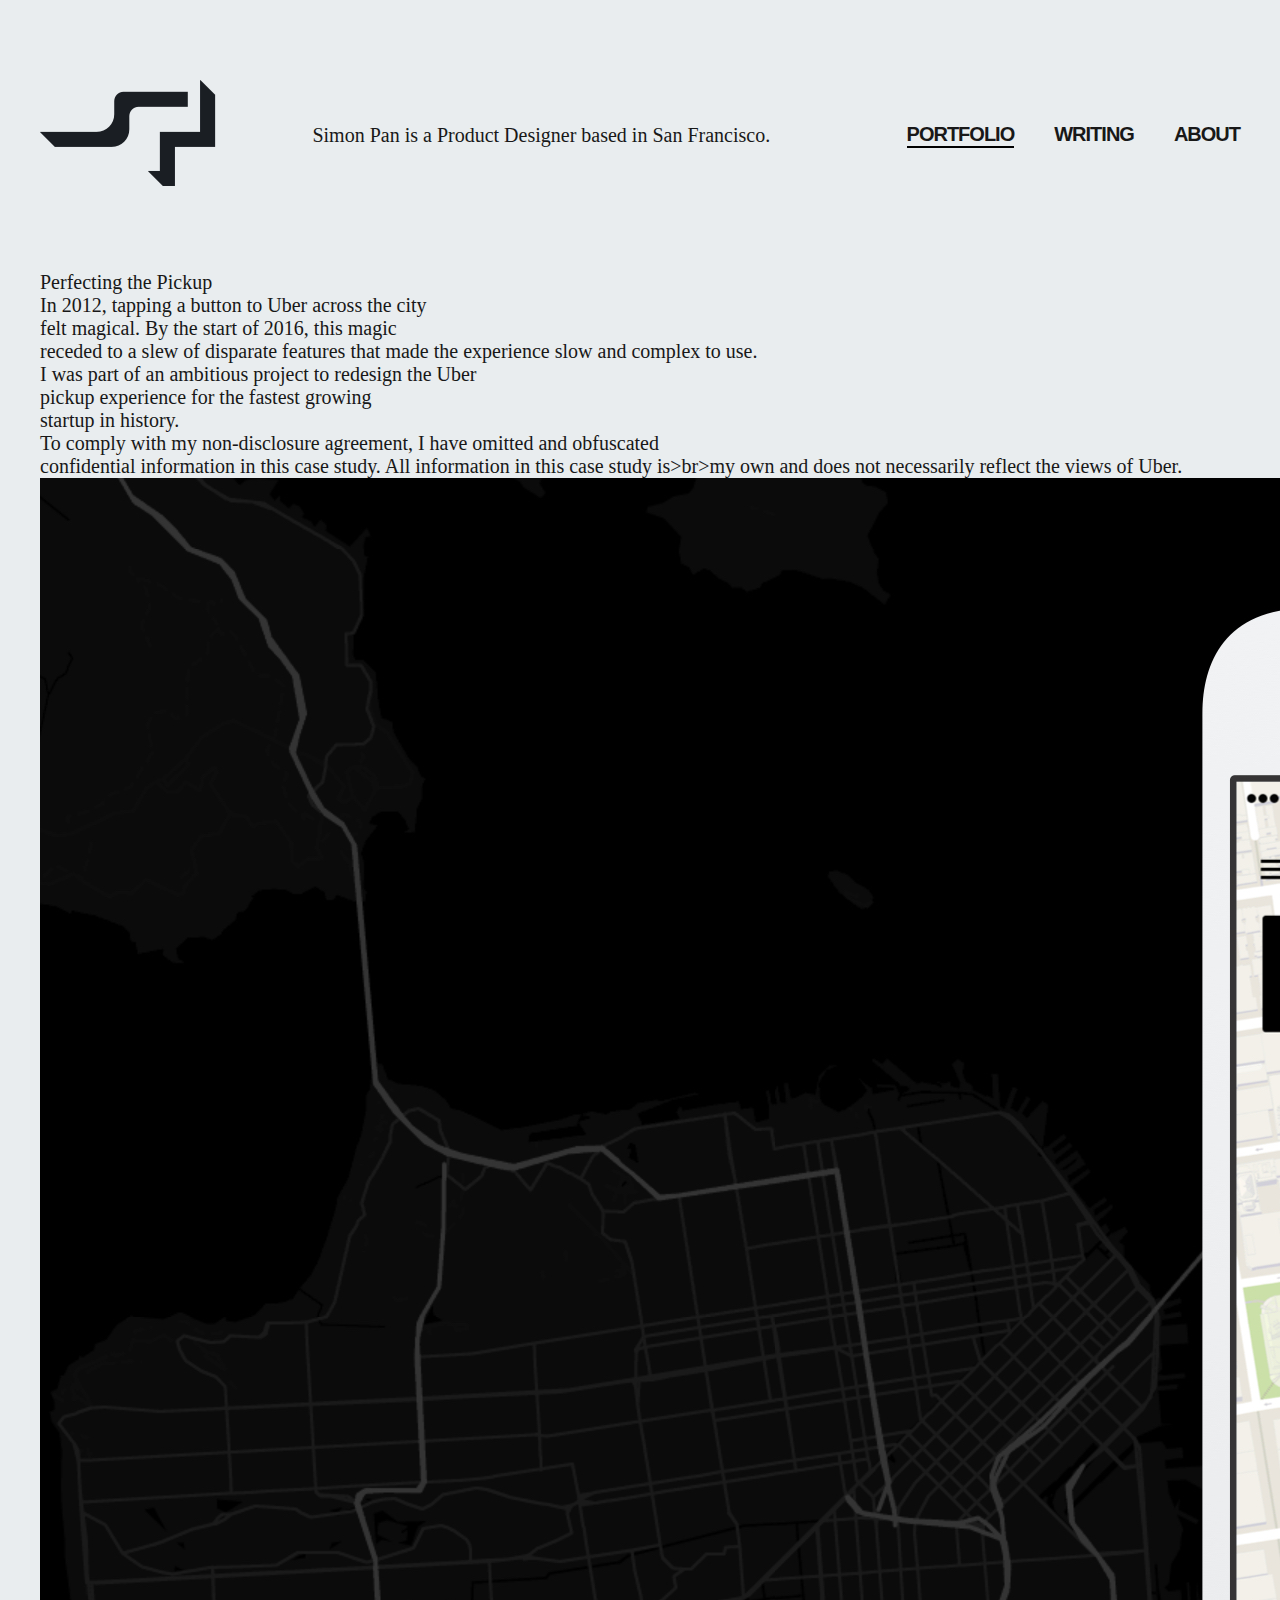
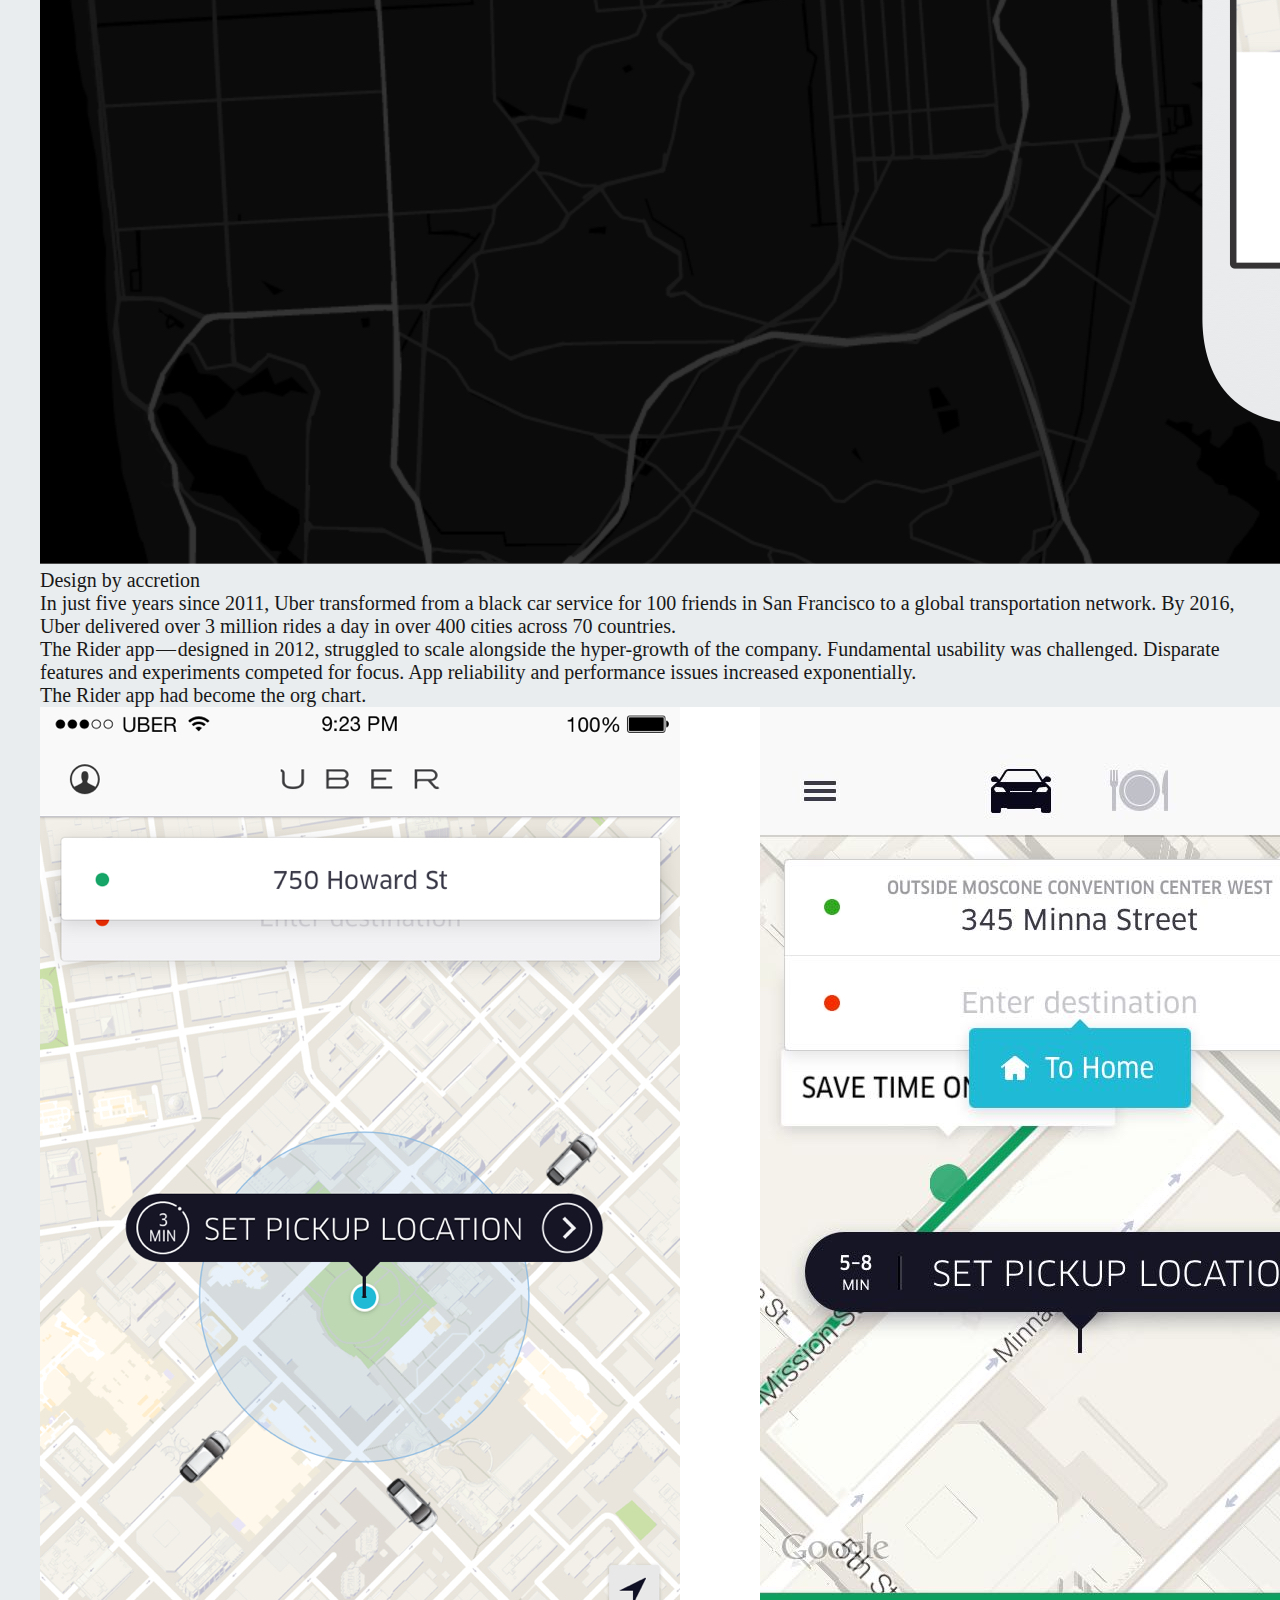
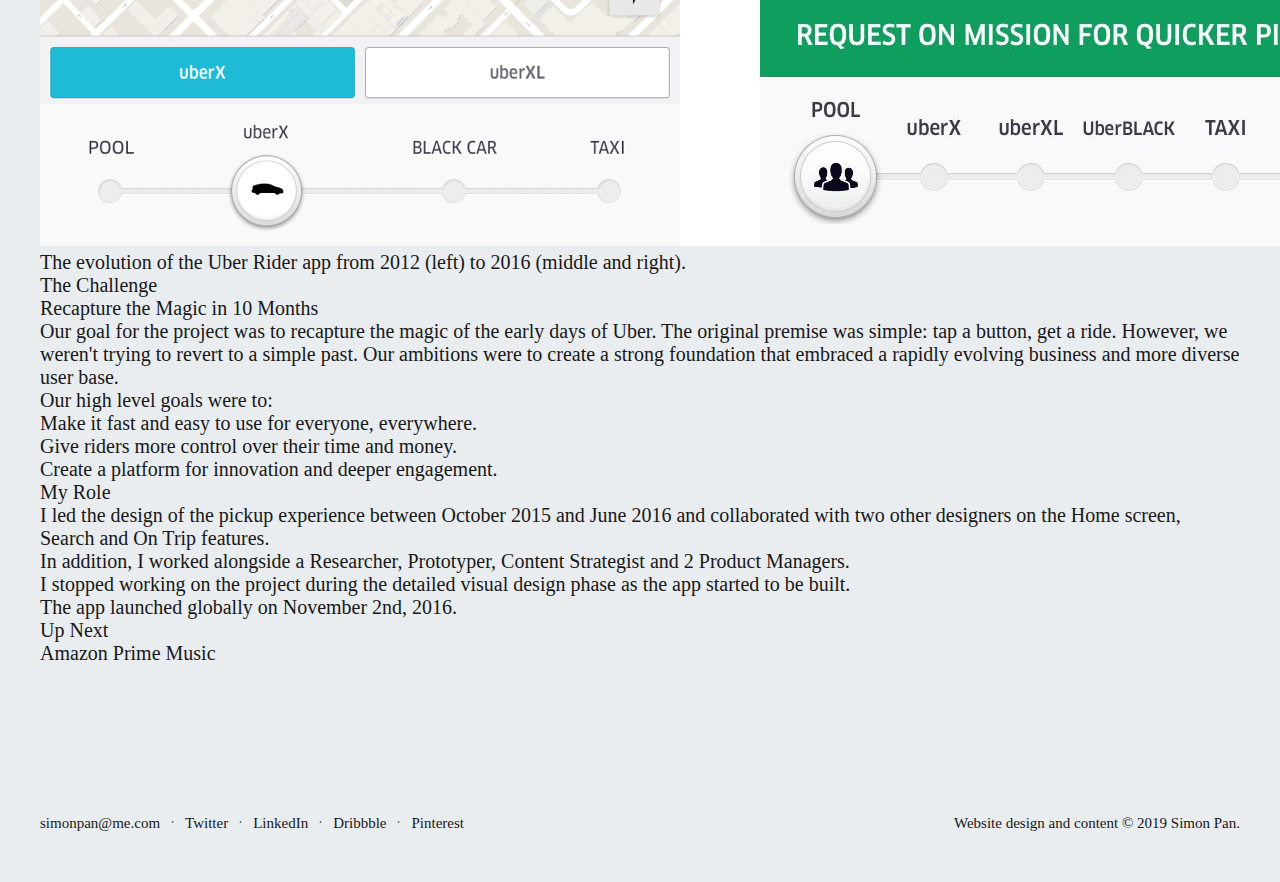
==== uber.html @ b4a7c5f6 "uber 포트폴리오 페이지" ====
<!DOCTYPE html>
<html lang="en">
<head>
  <meta charset="UTF-8">
  <meta name="viewport" content="width=device-width, initial-scale=1.0">
  <meta http-equiv="X-UA-Compatible" content="ie=edge">
  <title>Uber Portfolio</title>
  <link rel="stylesheet" href="css/style.css">
</head>
<body>
  <div class="container">
    <header class="header"> <!--header.header누르고 엔터-->
      <h1 class="logo"><a href="http://simonpan.com/"><img src="img/sp-logo.png" alt="Simon pan"></a></h1> <!--h1.logo>a>img쓰고 엔터-->
      <p class="introduce">Simon Pan is a Product Designer based in San Francisco.</p>
      <nav class="navigation"> <!--메뉴영역을 nav로 사용. nav는 제목정해주는게 좋아.-->
        <h2 class="readable-hidden">site navigation</h2>
        <ul class="menu"> <!--ul.menu>li*3>a[href="#"]-->
          <li class="is-act"><a href="#">Portfolio</a></li>
          <li><a href="#">Writing</a></li>
          <li><a href="#">About</a></li>
        </ul> 
      </nav>
    </header> <!--header tag는 여러번 사용할 수 있어.section안에서도 사용가능.-->
    <main class="portfolio"> <!--처음보는 태그당.. -->
      <section class="portfolio">
        <h2 class="title">Perfecting the Pickup</h2>
        <p>In 2012, tapping a button to Uber across the city<br>felt magical. By the start of 2016, this magic<br>receded to a slew of disparate features that made the experience slow and complex to use.</p>
        <p>I was part of an ambitious project to redesign the Uber<br>pickup experience for the fastest growing<br>startup in history.</p>
        <p class="comment">To comply with my non-disclosure agreement, I have omitted and obfuscated<br>confidential information in this case study. All information in this case study is>br>my own and does not necessarily reflect the views of Uber.</p>
        <figure class=""thumbnail>
          <img src="uber/uber-hero.jpg" alt="">
        </figure>
      </section>
      <section>
        <h2 class="title">Design by accretion</h2>
        <p>In just five years since 2011, Uber transformed from a black car service for 100 friends in San Francisco to a global transportation network. By 2016, Uber delivered over 3 million rides a day in over 400 cities across 70 countries.</p>
        <p>The Rider app — designed in 2012, struggled to scale alongside the hyper-growth of the company. Fundamental usability was challenged. Disparate features and experiments competed for focus. App reliability and performance issues increased exponentially.</p>
        <p>The Rider app had become the org chart.</p>
        <figure class="thumbnail">
          <img src="uber/uber-2012-2016.jpg" alt="">
          <figcaption>The evolution of the Uber Rider app from 2012 (left) to 2016 (middle and right).</figcaption>
        </figure>
      </section>
      <section>
        <h2 class="small-title">The Challenge</h2>
        <h3 class="title">Recapture the Magic in 10 Months</h3>
        <p>Our goal for the project was to recapture the magic of the early days of Uber. The original premise was simple: tap a button, get a ride. However, we weren't trying to revert to a simple past. Our ambitions were to create a strong foundation that embraced a rapidly evolving business and more diverse user base.</p>
        <h3 class="list-title">Our high level goals were to:</h3>
        <ol>
          <li>Make it fast and easy to use for everyone, everywhere.</li>
          <li>Give riders more control over their time and money.</li>
          <li>Create a platform for innovation and deeper engagement.</li>
        </ol>
        <h3 class="title">My Role</h3>
        <p>I led the design of the pickup experience between October 2015 and June 2016 and collaborated with two other designers on the Home screen, Search and On Trip features.</p>
        <p>In addition, I worked alongside a Researcher, Prototyper, Content Strategist and 2 Product Managers.</p>
        <p>I stopped working on the project during the detailed visual design phase as the app started to be built.</p>
        <p>The app launched globally on November 2nd, 2016.</p>
      </section>
    </main>
    <article class="next-portfolio">
      <h2 class="next-title">Up Next</h2>
      <p><a href="amazon.html">Amazon Prime Music</a></p>
    </article>
    <footer class="footer">
        <address class="email">
            <a href="mailto:simonpan.me.com">simonpan@me.com</a>
        </address>
        <ui class="sns">
            <li><a href="#">Twitter</a></li>
            <li><a href="#">LinkedIn</a></li>
            <li><a href="#">Dribbble</a></li>
            <li><a href="#">Pinterest</a></li>
          </ui>
          <small class="copyright">Website design and content &copy; 2019 Simon Pan.</small> <!--&copy;, 주로 저작권정보쓸때 small태그 사용함-->
    </footer>
  </div>

</body>
</html>
---- css/style.css ----
@charset "utf-8";
@import url("https//spoqa.github.io/spoqa-han-sans/css/SpoqaHanSans-kr.css");
@import url('https://fonts.googleapis.com/css?family=Noto+Serif:400,700');
*, *::before, *::after{ /*별은 모든요소 다 선택*/
	box-sizing: border-box;
}
.readable-hidden{
	position: absolute;
	width: 1px; /*0으로 만들면 시각장애인들이 보는 커서가 아예 안가. 그래서 1을 준거야*/
	height: 1px;
	overflow: hidden;
	margin: -1px;
	clip: rect(0,0,0,0);
	visibility: hidden;
}
.clearfix::after{
	content:"";
	display:block;
	clear:both;
}
html, body, div, span, applet, object, iframe,
h1, h2, h3, h4, h5, h6, p, blockquote, pre,
a, abbr, acronym, address, big, cite, code,
del, dfn, em, img, ins, kbd, q, s, samp,
small, strike, strong, sub, sup, tt, var,
b, u, i, center,
dl, dt, dd, ol, ul, li,
fieldset, form, label, legend,
table, caption, tbody, tfoot, thead, tr, th, td,
article, aside, canvas, details, embed, 
figure, figcaption, footer, header, hgroup, 
menu, nav, output, ruby, section, summary,
time, mark, audio, video {
	margin: 0;
	padding: 0;
	border: 0;
	font-size: 100%;
	font: inherit;
	vertical-align: baseline;
}
/* HTML5 display-role reset for older browsers */
article, aside, details, figcaption, figure, 
footer, header, hgroup, menu, nav, section {
	display: block;
}
ol, ul, li{
	list-style: none;
}
blockquote, q {
	quotes: none;
}
blockquote:before, blockquote:after,
q:before, q:after {
	content: '';
	content: none;
}
table {
	border-collapse: collapse;
	border-spacing: 0;
}
a{
  color:inherit; /*body색상 상속되라는 의미*/
  text-decoration: none;
}
html{
  font-size: 10px;
}
body{
  font-family: 'Spoqa Han Sans', serif;
  font-weight: 400; /*url주소 구글링해서 미리 지원하는 폰트 내용봤어.*/
  line-height: 1.15; /*에릭은 1을 사용했지만 한글에서는 1.15로 해야 안짤려.*/
  color: #181818;
  font-size: 2rem; /* body폰트의 x2,반응형디자인할때 좋아.rem은 IE6~8지원하지않아. */
  /* background-image:linear-gradient(45deg,red,green); */
  background-color: #e9edef;
}

.container{
	width: 1200px;
	margin: 0 auto;
}

/* 커맨드 /누르고 엔터 */
/* header */
.header{
	display: flex; /*block요소야, flex를 부모요소에게 줬다면 float은 띄워야되는 해당요소에 줬었어*/
	display: row;
	/* flex-direction: column   row값이 디폴트야 */
	/* justify-content: center;   display가 flex여야만 사용할수있어,보통 IE10이상 지원할때 사용가능*/
	justify-content: space-between;
	/* justify-content: space-around; 정렬할때 필요해1*/
	/* justify-content: space-evenly; */
	align-items: center;
	/* align-items: stretch; 가 디폴트야 정렬할때 필요해2*/
	margin: 80px 0;
}
/* 메인메뉴 */
.menu {
	display: flex;
}
.menu li{
	font-family: 'spoqa-han-sans', sans-serif;
	font-weight: 700; /*글자불러올때 미리 지정했던 폰트 두께야*/
	text-transform: uppercase; /*대문자처리*/
	margin-left: 2em;
	letter-spacing: -1px;   /*이 기능은 추천안해. word-spacing도 마찬가지*/
}

.menu .is-act{
	border-bottom: 2px solid #000;
}

/* 포트폴리오 섹션 */
.product{
	display:flex;
	background: #fff;
	border: 1px solid #aaa;
	padding: 50px;
	margin: 40px;
	align-items:center;
	/* overflow: hidden;  대신에 after사용함.*/
}
/* .product::after{  최근엔 콜론을 두개붙여. 예전에는 하나붙였었어. 상관은없음, product안에 가상의 자식요소 만든것
	content:"";
	display:block;
	clear: both;
} */

/* .thumbnail{
	float: left;
	}
	/*float은 반드시 clear을 같이 써줘야돼. 자식요소Eoansdp, */
	/*부모요소에는 overflow:hidden;을 주지만 완벽한 해결책은 아냐.*/

/* .thumbnail + .wrapper{   썸네일+프로덕트 포함한 가로크기지정한것
	width: 400px;
} */

/* 플로트를 활용한 레이아웃 */
/* .product .wrapper{
	background-color: yellow;
	float:left;
} */

/* flex를 활용한 레이아웃 */

.thumbnail{
	margin-right:50px;
}

.product .subject{
	font-family: 'Spoqa Han serif', sans-serif;
	font-weight:700;
	text-transform: uppercase; /*tt*/
	font-size:3.5rem; /*35px이랑 같아. 처음 지정을 10px으로 지정했기때문에,*/
}

.product .summary{
	margin:1em 0; /*마진써서 일부러 위에 간격 병합함, 
	상속받은 글자크기의 1배,위에꺼 상속받아서 35px같아.만약 rem으로 사용했다면 폰트사이즈에 따라
	달라진 여백을 수정하려면 두번수정해야돼.
	그런데 em으로 했을때는 rem단위 상속받기때문에 rem한번만 수정해도 됨 */
}

.product .more{
	font-size: 1.5rem;
}

.footer{
 margin: 150px 0 50px ;
 font-size:1.5rem;
 display:flex;
}
.sns{
	display:flex;
}
.sns li::before{    /*의미없는 점이니까, 곁따옴표가 더 최신문법이야. 홑따옴표도 상관없어*/
	content:"ㆍ";  
	margin:0 5px;
}

.copyright{
	margin-left:auto; /*email이라 sns을 div로 묶고, justyf로 양사이드로 가게할수도있어.*/
}
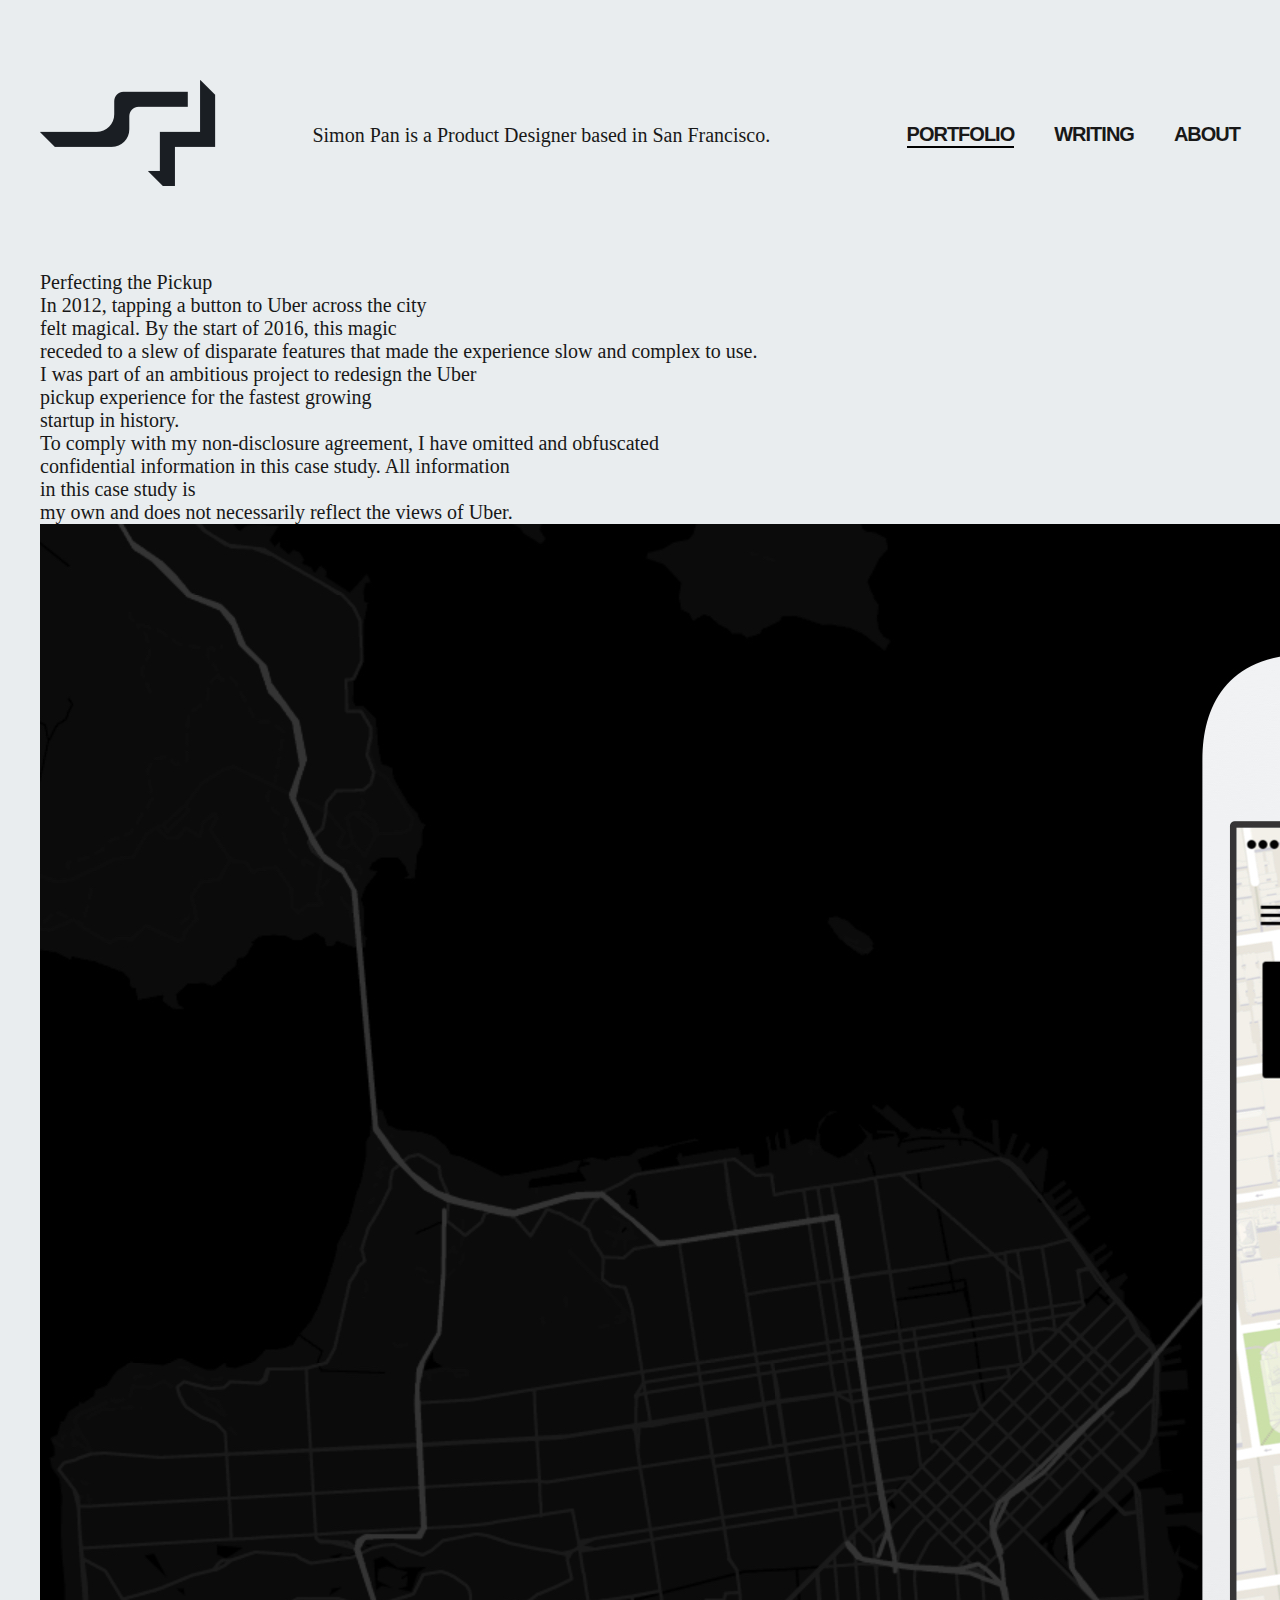
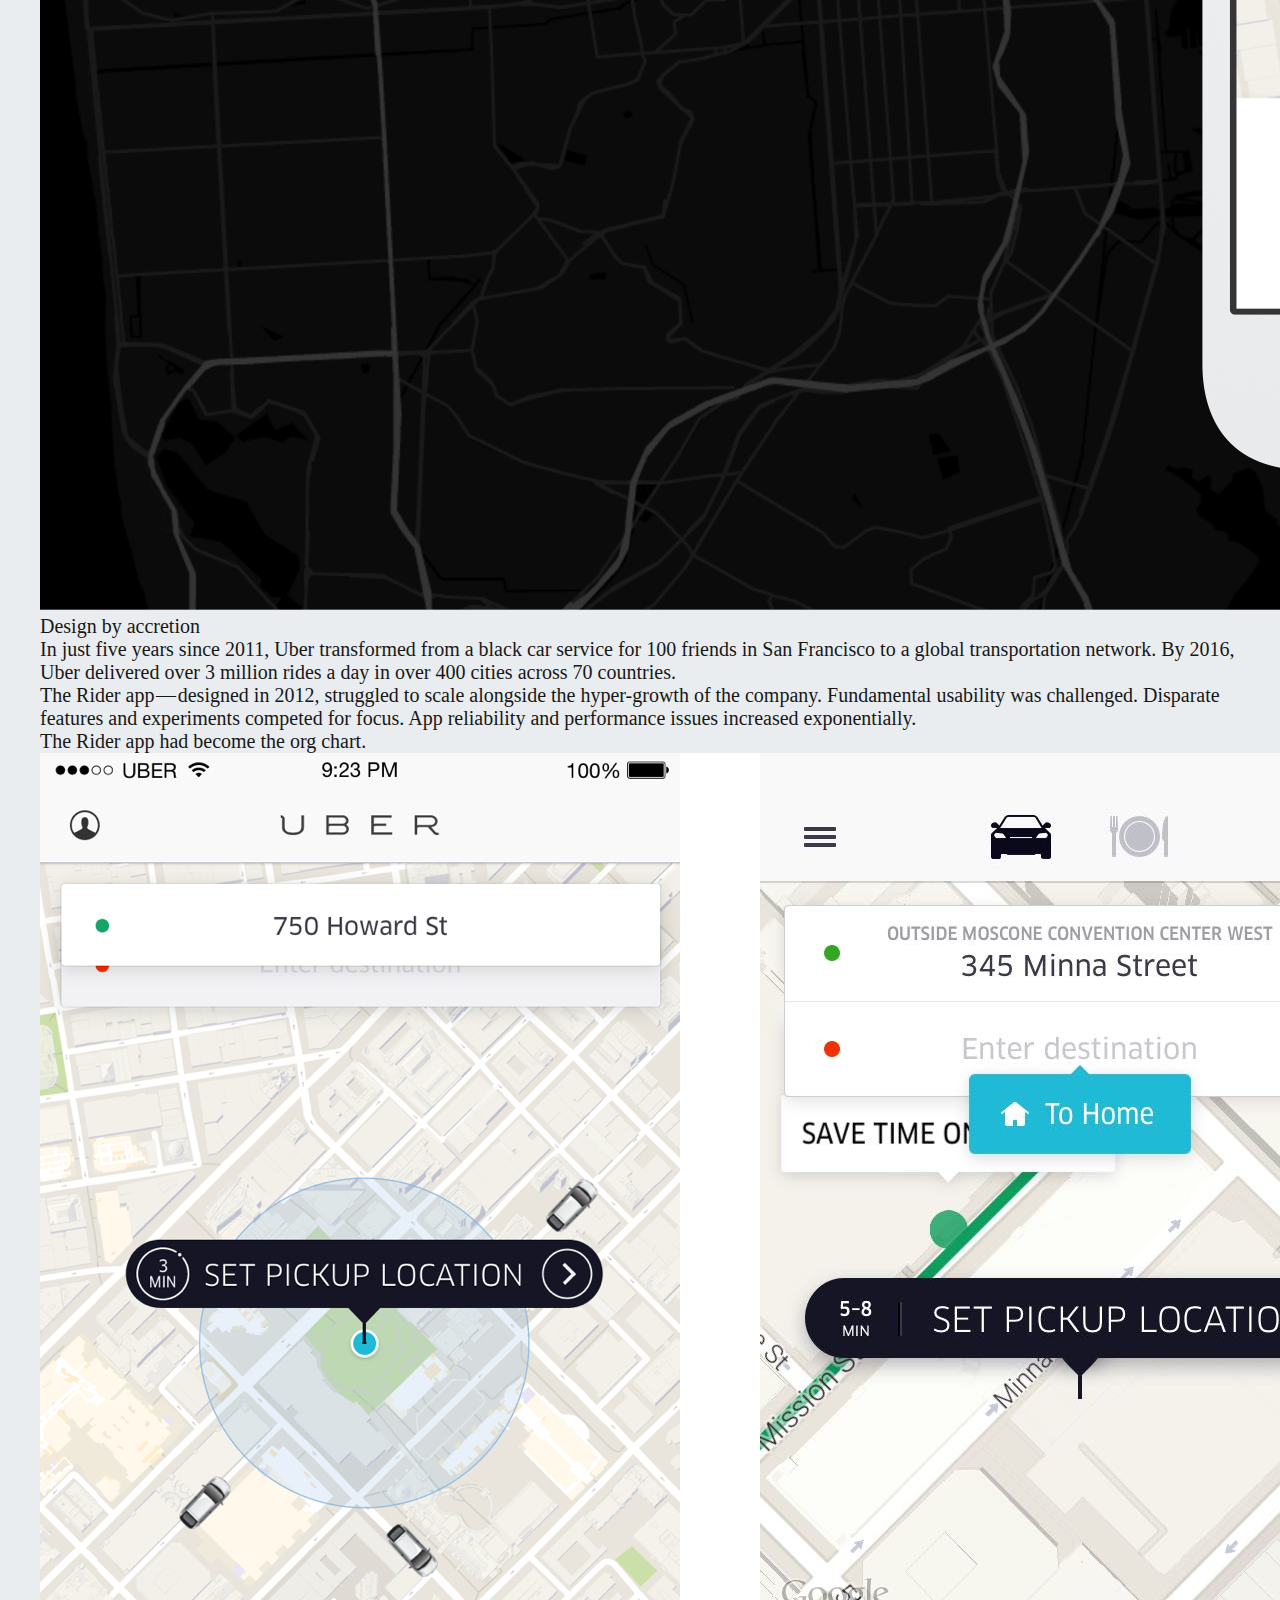
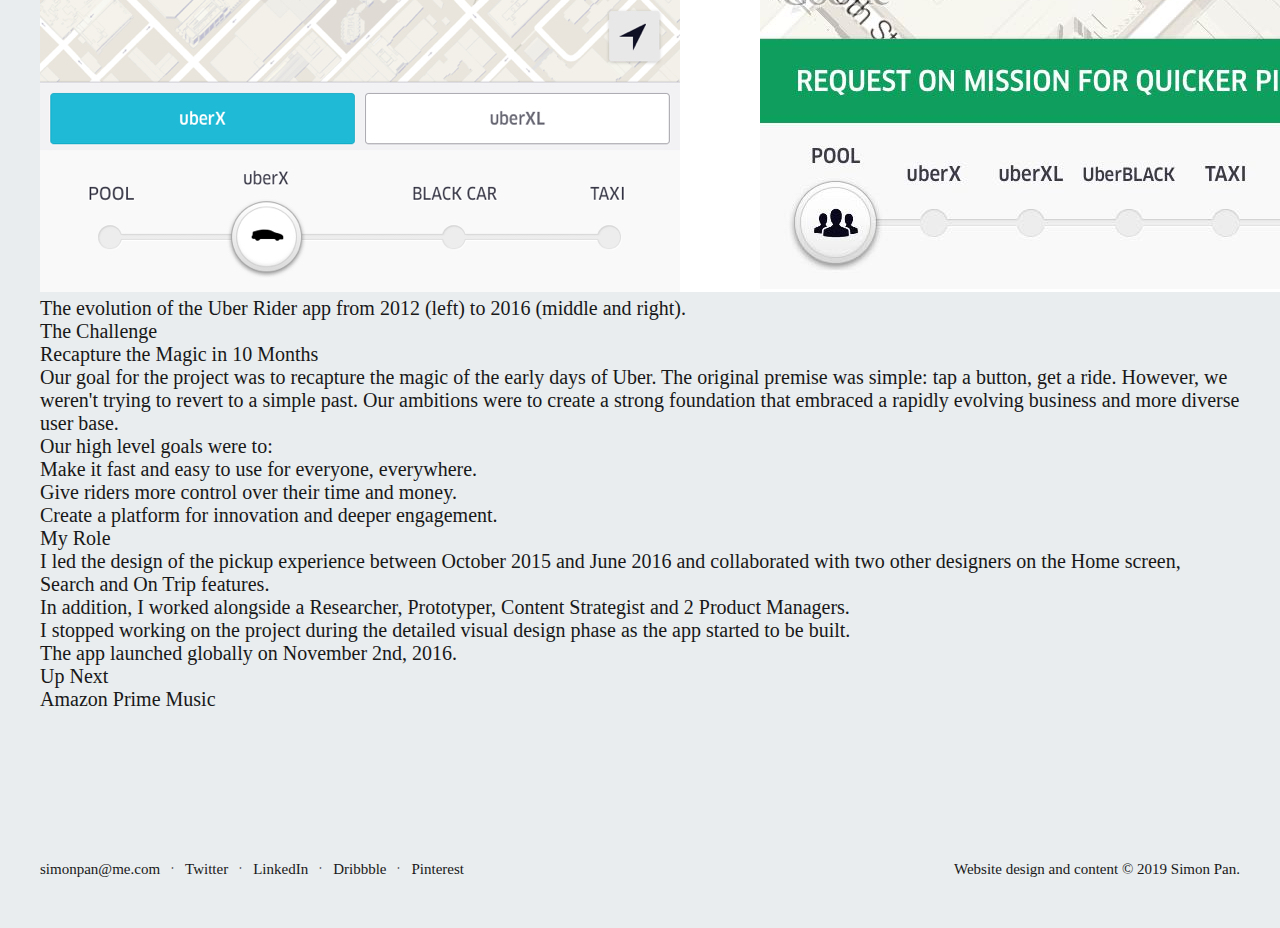
==== commit a1ffde73: "클래스 추가" ====
--- a/uber.html
+++ b/uber.html
@@ -22,16 +22,16 @@
       </nav>
     </header> <!--header tag는 여러번 사용할 수 있어.section안에서도 사용가능.-->
     <main class="portfolio"> <!--처음보는 태그당.. -->
-      <section class="portfolio">
+      <section class="dark">
         <h2 class="title">Perfecting the Pickup</h2>
         <p>In 2012, tapping a button to Uber across the city<br>felt magical. By the start of 2016, this magic<br>receded to a slew of disparate features that made the experience slow and complex to use.</p>
         <p>I was part of an ambitious project to redesign the Uber<br>pickup experience for the fastest growing<br>startup in history.</p>
-        <p class="comment">To comply with my non-disclosure agreement, I have omitted and obfuscated<br>confidential information in this case study. All information in this case study is>br>my own and does not necessarily reflect the views of Uber.</p>
+        <p class="comment">To comply with my non-disclosure agreement, I have omitted and obfuscated<br>confidential information in this case study. All information<br>in this case study is<br>my own and does not necessarily reflect the views of Uber.</p>
         <figure class=""thumbnail>
           <img src="uber/uber-hero.jpg" alt="">
         </figure>
       </section>
-      <section>
+      <section class="light">
         <h2 class="title">Design by accretion</h2>
         <p>In just five years since 2011, Uber transformed from a black car service for 100 friends in San Francisco to a global transportation network. By 2016, Uber delivered over 3 million rides a day in over 400 cities across 70 countries.</p>
         <p>The Rider app — designed in 2012, struggled to scale alongside the hyper-growth of the company. Fundamental usability was challenged. Disparate features and experiments competed for focus. App reliability and performance issues increased exponentially.</p>
@@ -41,25 +41,27 @@
           <figcaption>The evolution of the Uber Rider app from 2012 (left) to 2016 (middle and right).</figcaption>
         </figure>
       </section>
-      <section>
-        <h2 class="small-title">The Challenge</h2>
-        <h3 class="title">Recapture the Magic in 10 Months</h3>
-        <p>Our goal for the project was to recapture the magic of the early days of Uber. The original premise was simple: tap a button, get a ride. However, we weren't trying to revert to a simple past. Our ambitions were to create a strong foundation that embraced a rapidly evolving business and more diverse user base.</p>
-        <h3 class="list-title">Our high level goals were to:</h3>
-        <ol>
-          <li>Make it fast and easy to use for everyone, everywhere.</li>
-          <li>Give riders more control over their time and money.</li>
-          <li>Create a platform for innovation and deeper engagement.</li>
-        </ol>
-        <h3 class="title">My Role</h3>
-        <p>I led the design of the pickup experience between October 2015 and June 2016 and collaborated with two other designers on the Home screen, Search and On Trip features.</p>
-        <p>In addition, I worked alongside a Researcher, Prototyper, Content Strategist and 2 Product Managers.</p>
-        <p>I stopped working on the project during the detailed visual design phase as the app started to be built.</p>
-        <p>The app launched globally on November 2nd, 2016.</p>
+      <section class="light">
+        <div class="wrapper">
+          <h2 class="small title group">The Challenge</h2>
+          <h3 class="title group">Recapture the Magic in 10 Months</h3>
+          <p>Our goal for the project was to recapture the magic of the early days of Uber. The original premise was simple: tap a button, get a ride. However, we weren't trying to revert to a simple past. Our ambitions were to create a strong foundation that embraced a rapidly evolving business and more diverse user base.</p>
+          <h3 class="list">Our high level goals were to:</h3>
+          <ol>
+            <li>Make it fast and easy to use for everyone, everywhere.</li>
+            <li>Give riders more control over their time and money.</li>
+            <li>Create a platform for innovation and deeper engagement.</li>
+          </ol>
+          <h3 class="title medium">My Role</h3>
+          <p>I led the design of the pickup experience between October 2015 and June 2016 and collaborated with two other designers on the Home screen, Search and On Trip features.</p>
+          <p>In addition, I worked alongside a Researcher, Prototyper, Content Strategist and 2 Product Managers.</p>
+          <p>I stopped working on the project during the detailed visual design phase as the app started to be built.</p>
+          <p>The app launched globally on November 2nd, 2016.</p>
+        </div>
       </section>
     </main>
-    <article class="next-portfolio">
-      <h2 class="next-title">Up Next</h2>
+    <article class="next-portfolio dark">
+      <h2 class="next-title comment">Up Next</h2>
       <p><a href="amazon.html">Amazon Prime Music</a></p>
     </article>
     <footer class="footer">
--- a/css/style.css
+++ b/css/style.css
@@ -177,6 +177,14 @@
 .sns li::before{    /*의미없는 점이니까, 곁따옴표가 더 최신문법이야. 홑따옴표도 상관없어*/
 	content:"ㆍ";  
 	margin:0 5px;
+	/* content:".";
+	display:inline-block;
+	width:5px;
+	height:5px;
+	vertical-align:middle;
+	margin-top:-20px; 
+	중간점 없이 한번 해봤엉...
+	*/
 }
 
 .copyright{
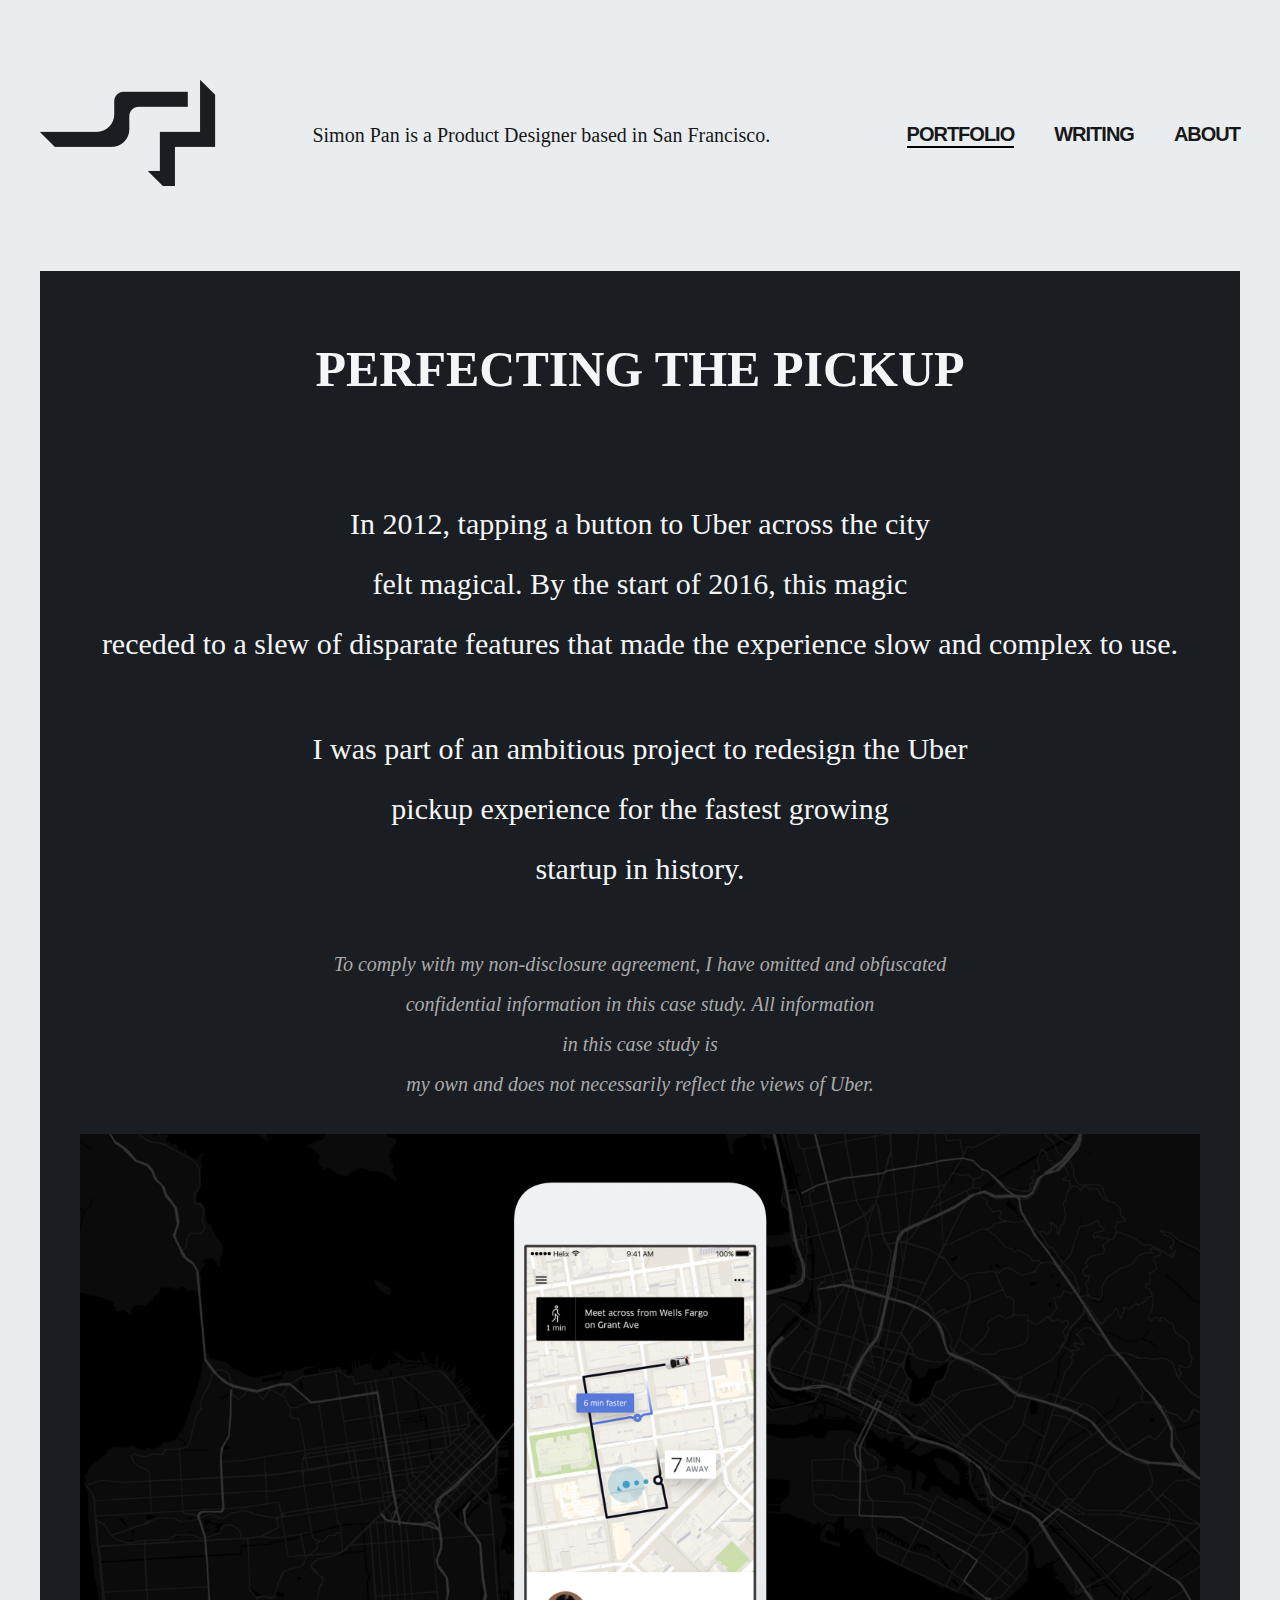
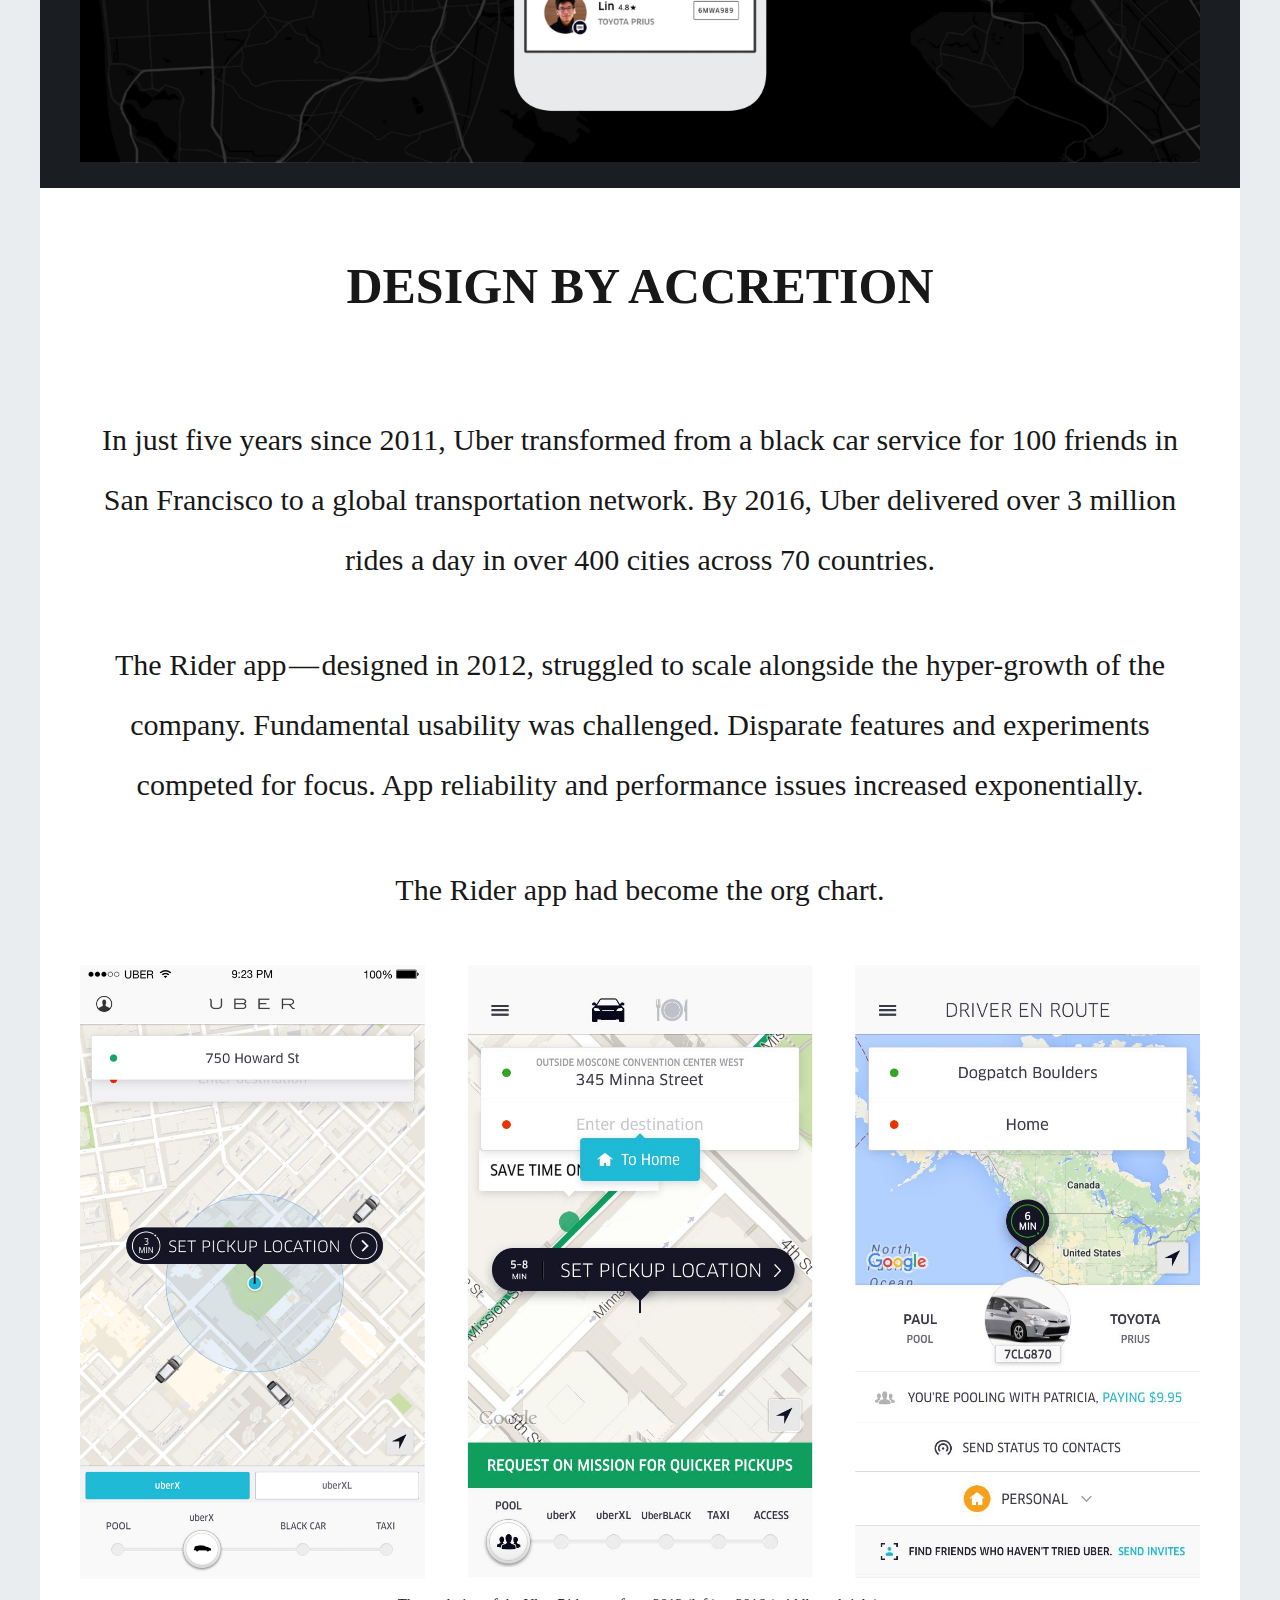
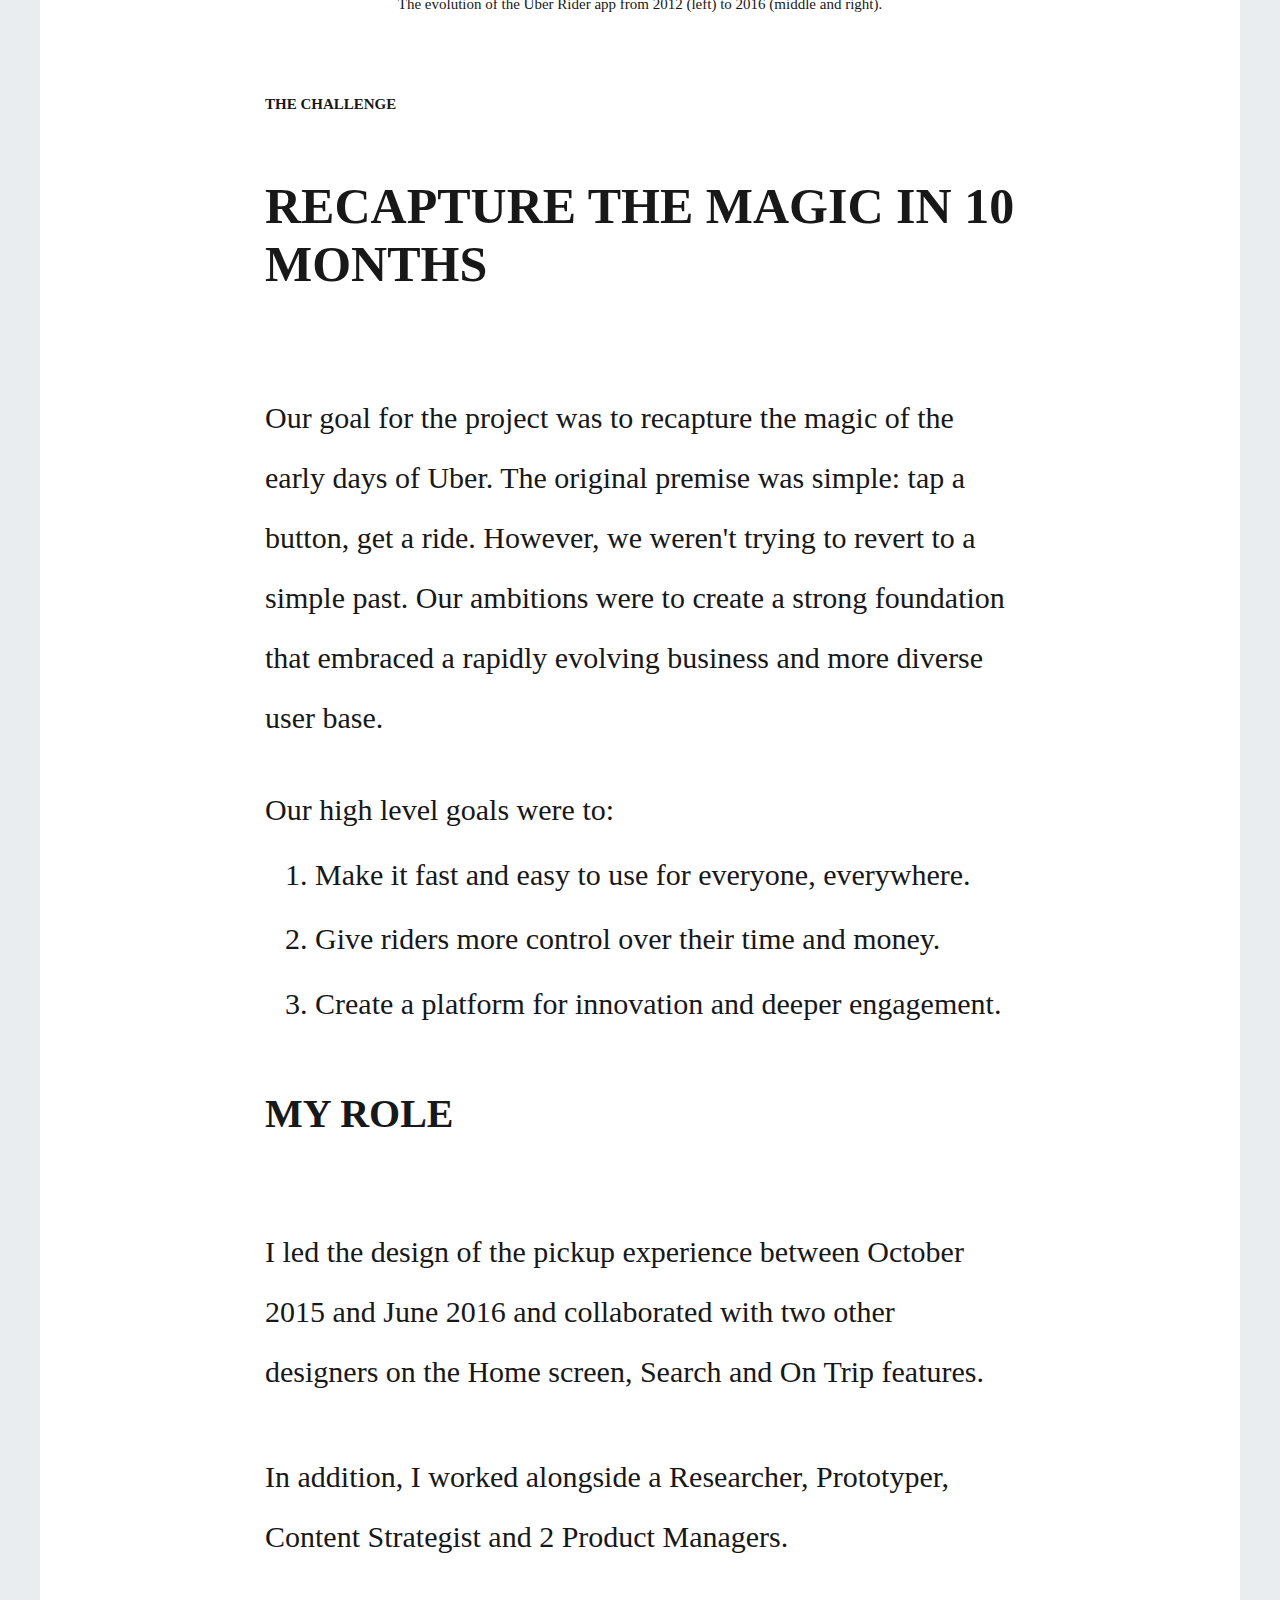
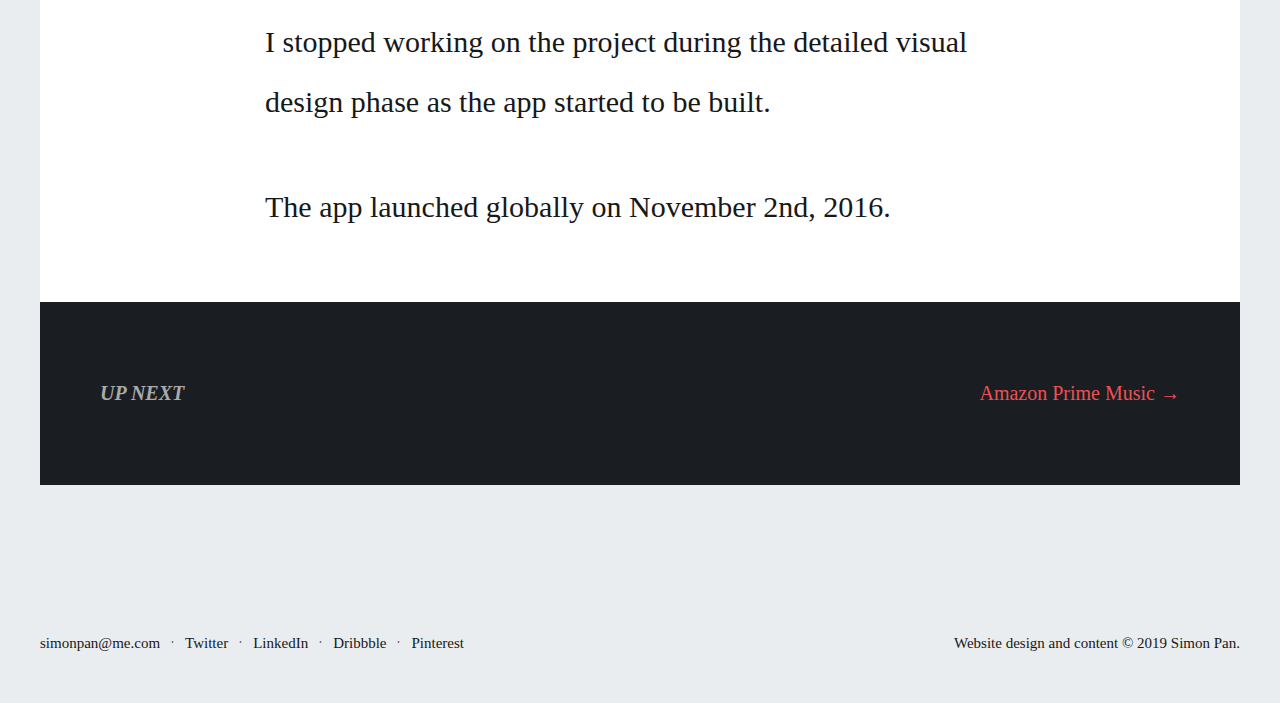
==== commit 4d3e334a: "이미지 폴더 경로 수정" ====
--- a/uber.html
+++ b/uber.html
@@ -28,7 +28,7 @@
         <p>I was part of an ambitious project to redesign the Uber<br>pickup experience for the fastest growing<br>startup in history.</p>
         <p class="comment">To comply with my non-disclosure agreement, I have omitted and obfuscated<br>confidential information in this case study. All information<br>in this case study is<br>my own and does not necessarily reflect the views of Uber.</p>
         <figure class=""thumbnail>
-          <img src="uber/uber-hero.jpg" alt="">
+          <img src="portfolio/uber-hero.jpg" alt="">
         </figure>
       </section>
       <section class="light">
@@ -37,7 +37,7 @@
         <p>The Rider app — designed in 2012, struggled to scale alongside the hyper-growth of the company. Fundamental usability was challenged. Disparate features and experiments competed for focus. App reliability and performance issues increased exponentially.</p>
         <p>The Rider app had become the org chart.</p>
         <figure class="thumbnail">
-          <img src="uber/uber-2012-2016.jpg" alt="">
+          <img src="portfolio/uber-2012-2016.jpg" alt="">
           <figcaption>The evolution of the Uber Rider app from 2012 (left) to 2016 (middle and right).</figcaption>
         </figure>
       </section>
--- a/css/style.css
+++ b/css/style.css
@@ -3,6 +3,10 @@
 @import url('https://fonts.googleapis.com/css?family=Noto+Serif:400,700');
 *, *::before, *::after{ /*별은 모든요소 다 선택*/
 	box-sizing: border-box;
+}
+::selection {
+  color: blue; 
+  background:#ef5350;
 }
 .readable-hidden{
 	position: absolute;
@@ -74,6 +78,11 @@
   /* background-image:linear-gradient(45deg,red,green); */
   background-color: #e9edef;
 }
+/* responsive 이미지 */
+img{
+	max-width: 100%;
+	height: auto;
+}
 
 .container{
 	width: 1200px;
@@ -190,3 +199,88 @@
 .copyright{
 	margin-left:auto; /*email이라 sns을 div로 묶고, justyf로 양사이드로 가게할수도있어.*/
 }
+
+/* portfolio 공통 */
+.portfolio{
+	text-align:center;
+}
+.light{
+	background-color: #fff;
+	padding: 1em 2em;   /* 한글자만큼,두글자만큼 */
+}
+.dark{
+	background-color: #1a1e23;
+	color: #f3f5f6;
+	padding: 1em 2em;
+}
+.dark .comment{
+	color: #aaa;
+	font-size: 2rem;
+	font-style: italic;
+}
+.portfolio .title{
+	font-size:5rem;
+	font-family: "Spoqa Han Sans";
+	font-weight:700;
+	padding: 1em 0;
+	text-transform: uppercase;
+}
+.portfolio .group{
+	
+	padding:1em 0;
+}
+.portfolio .wrapper{
+	width:750px;
+	margin:0 auto;
+	text-align:left;
+}
+.portfolio p{
+	font-size:3rem;
+	margin:1.5em 0;
+	line-height:2;
+}
+.portfolio .small{
+	font-size:1.5rem;
+
+}
+.portfolio .medium{
+	font-size:4rem;
+}
+.portfolio .thumbnail{
+	width:100%;
+	font-size:1.5rem;
+	margin:1.5em 0;
+	line-height:2;
+}
+.portfolio .list, .portfolio ol{
+	font-size:3rem;
+}
+.portfolio ol{
+	padding-left:50px;
+}
+
+.portfolio ol li{
+	list-style-type:decimal;
+}
+.portfolio li{
+	margin:1em 0;
+}
+
+.next-portfolio{
+	padding:4em 3em;
+	display:flex;
+	justify-content:space-between;
+}
+.next-portfolio a{
+	color:#ef5053;
+}
+.next-portfolio a::after{
+	content: " →";
+}
+
+.next-title{
+	color:#aaa;
+	text-transform: uppercase;
+	font-family: "Spoqa Han Sans";
+	font-weight:700;
+}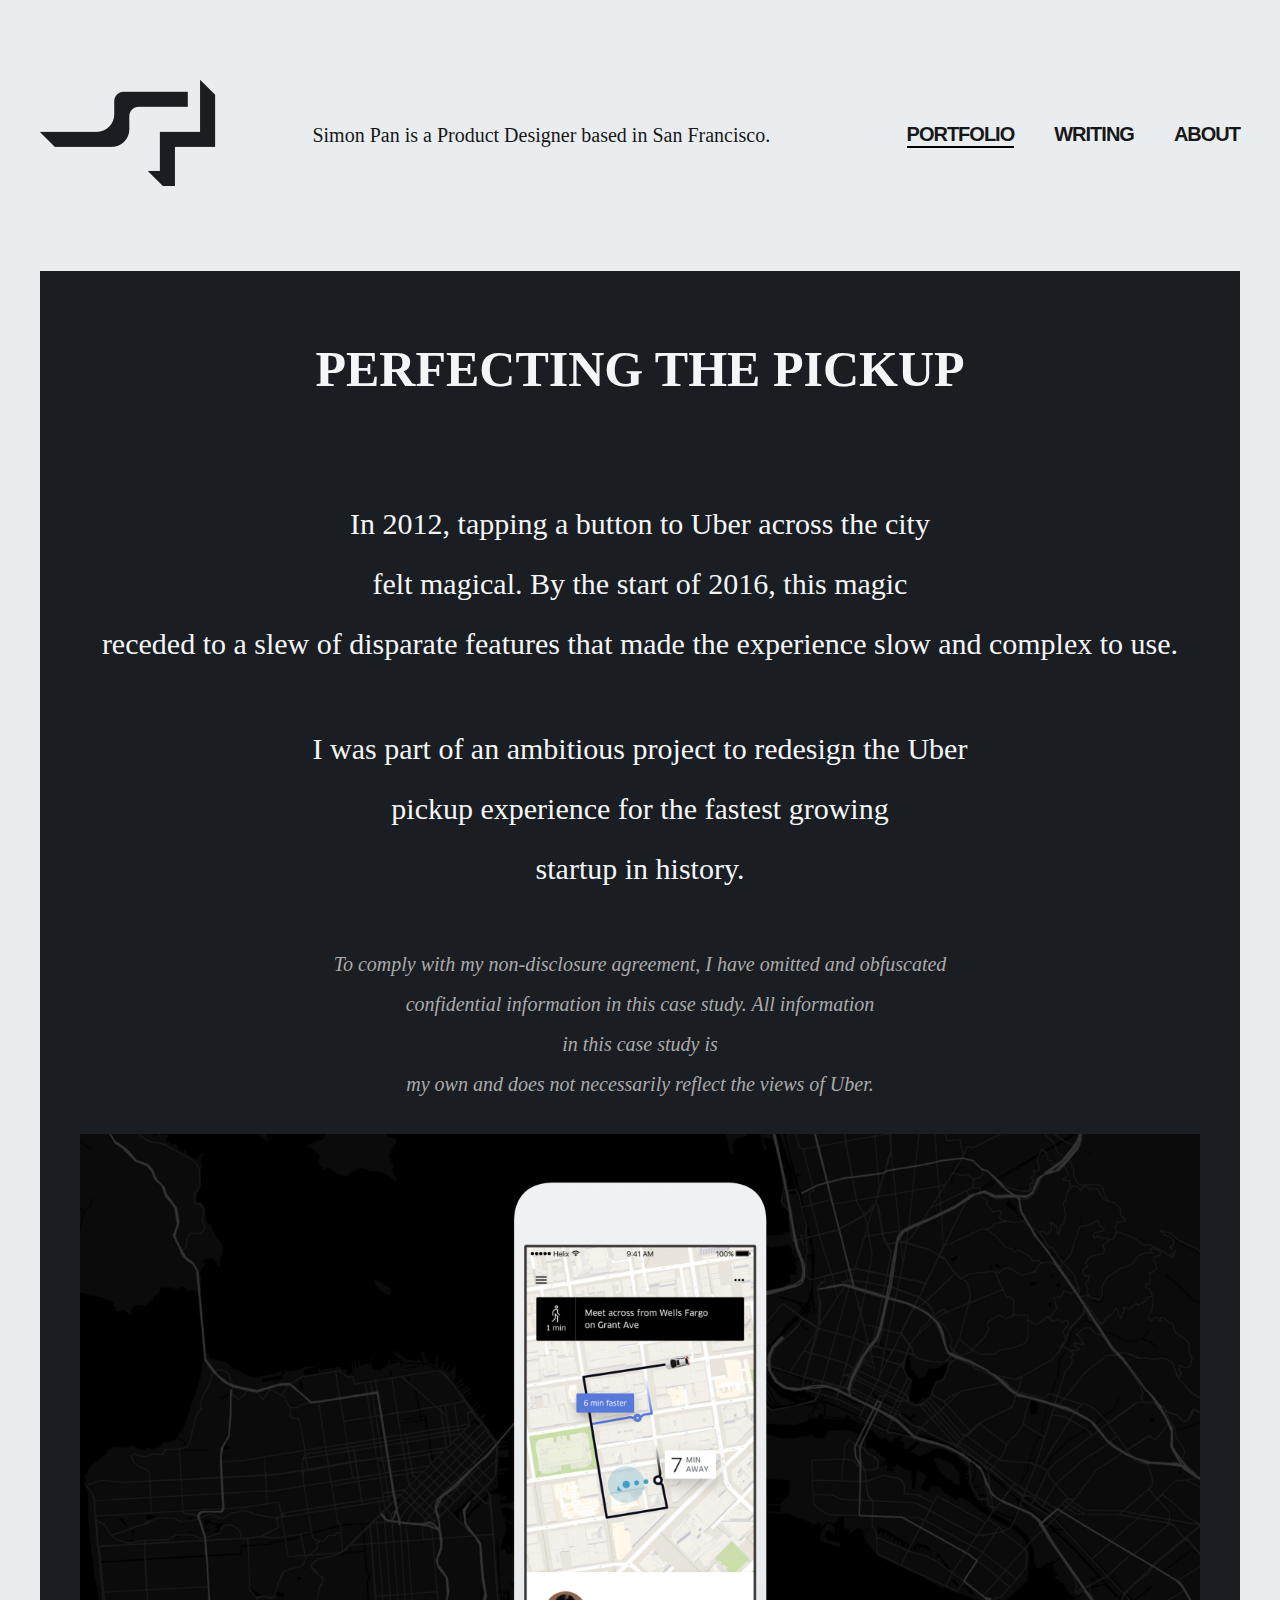
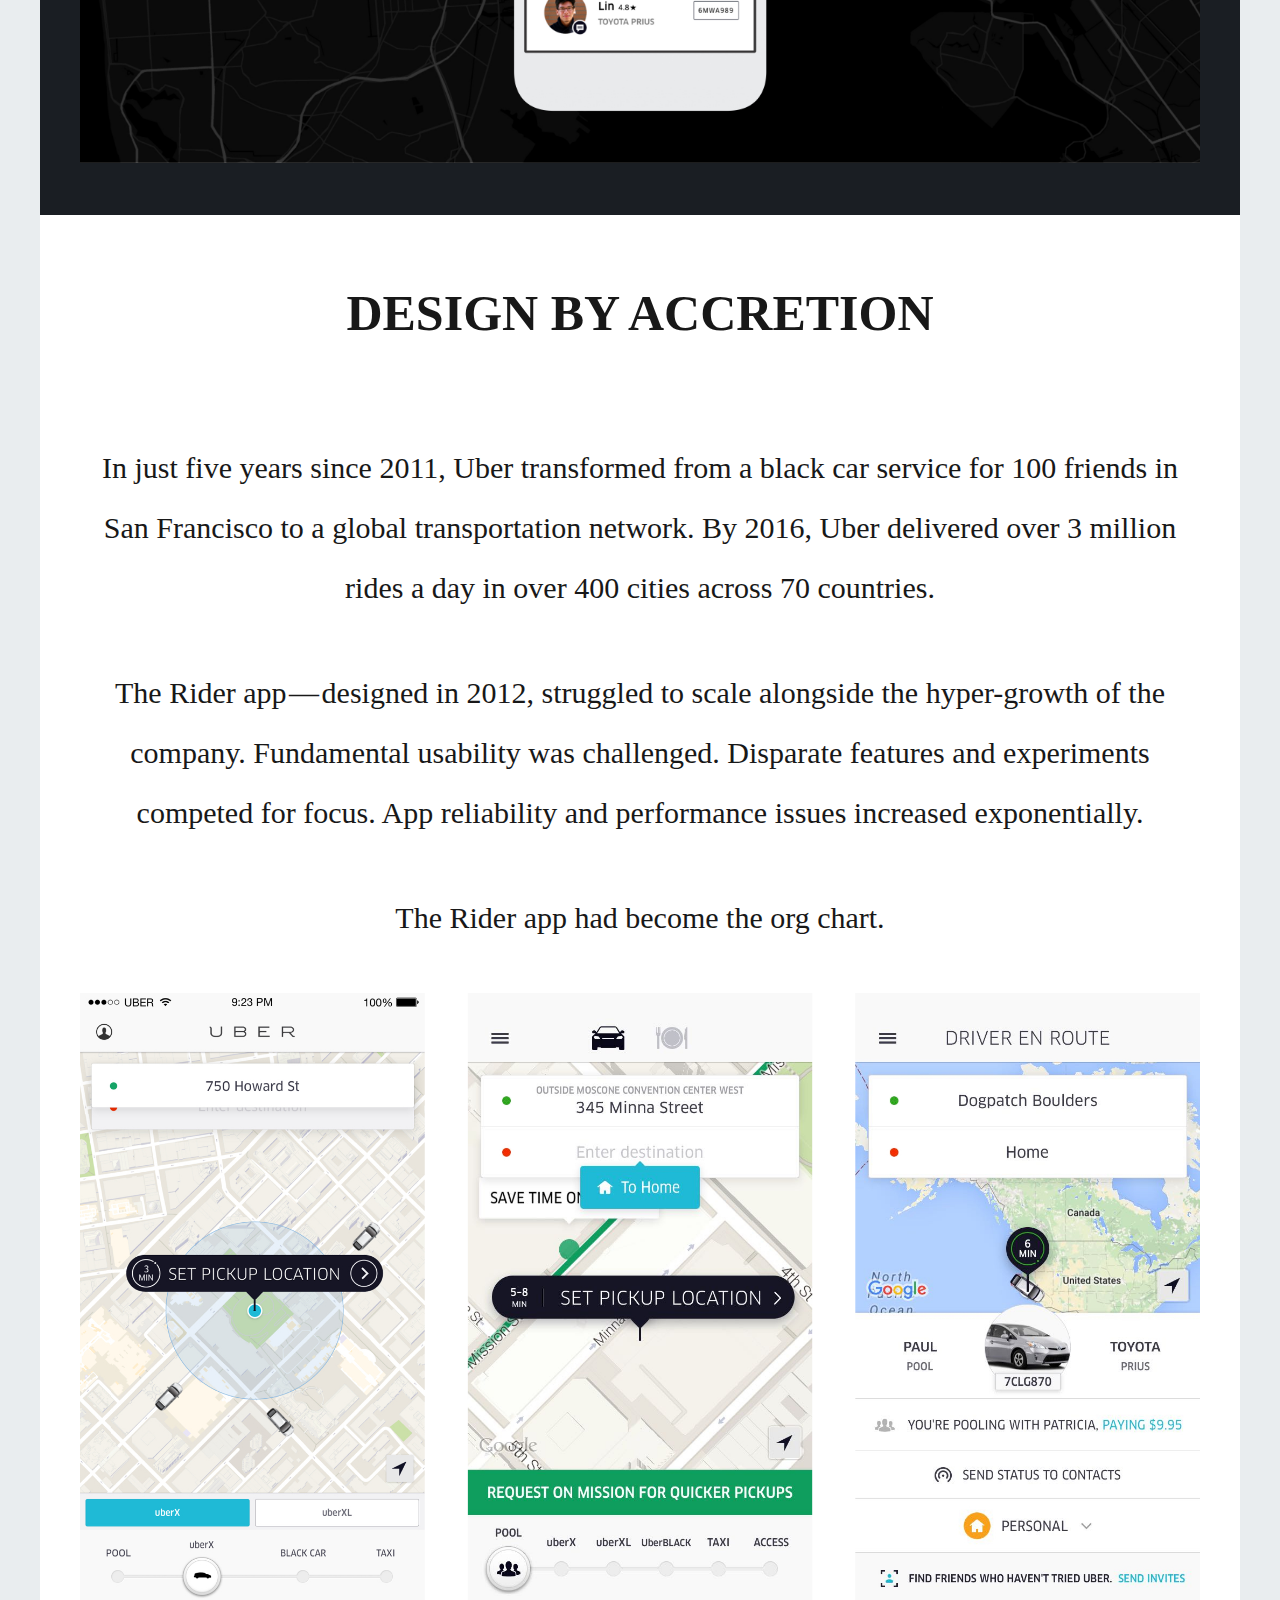
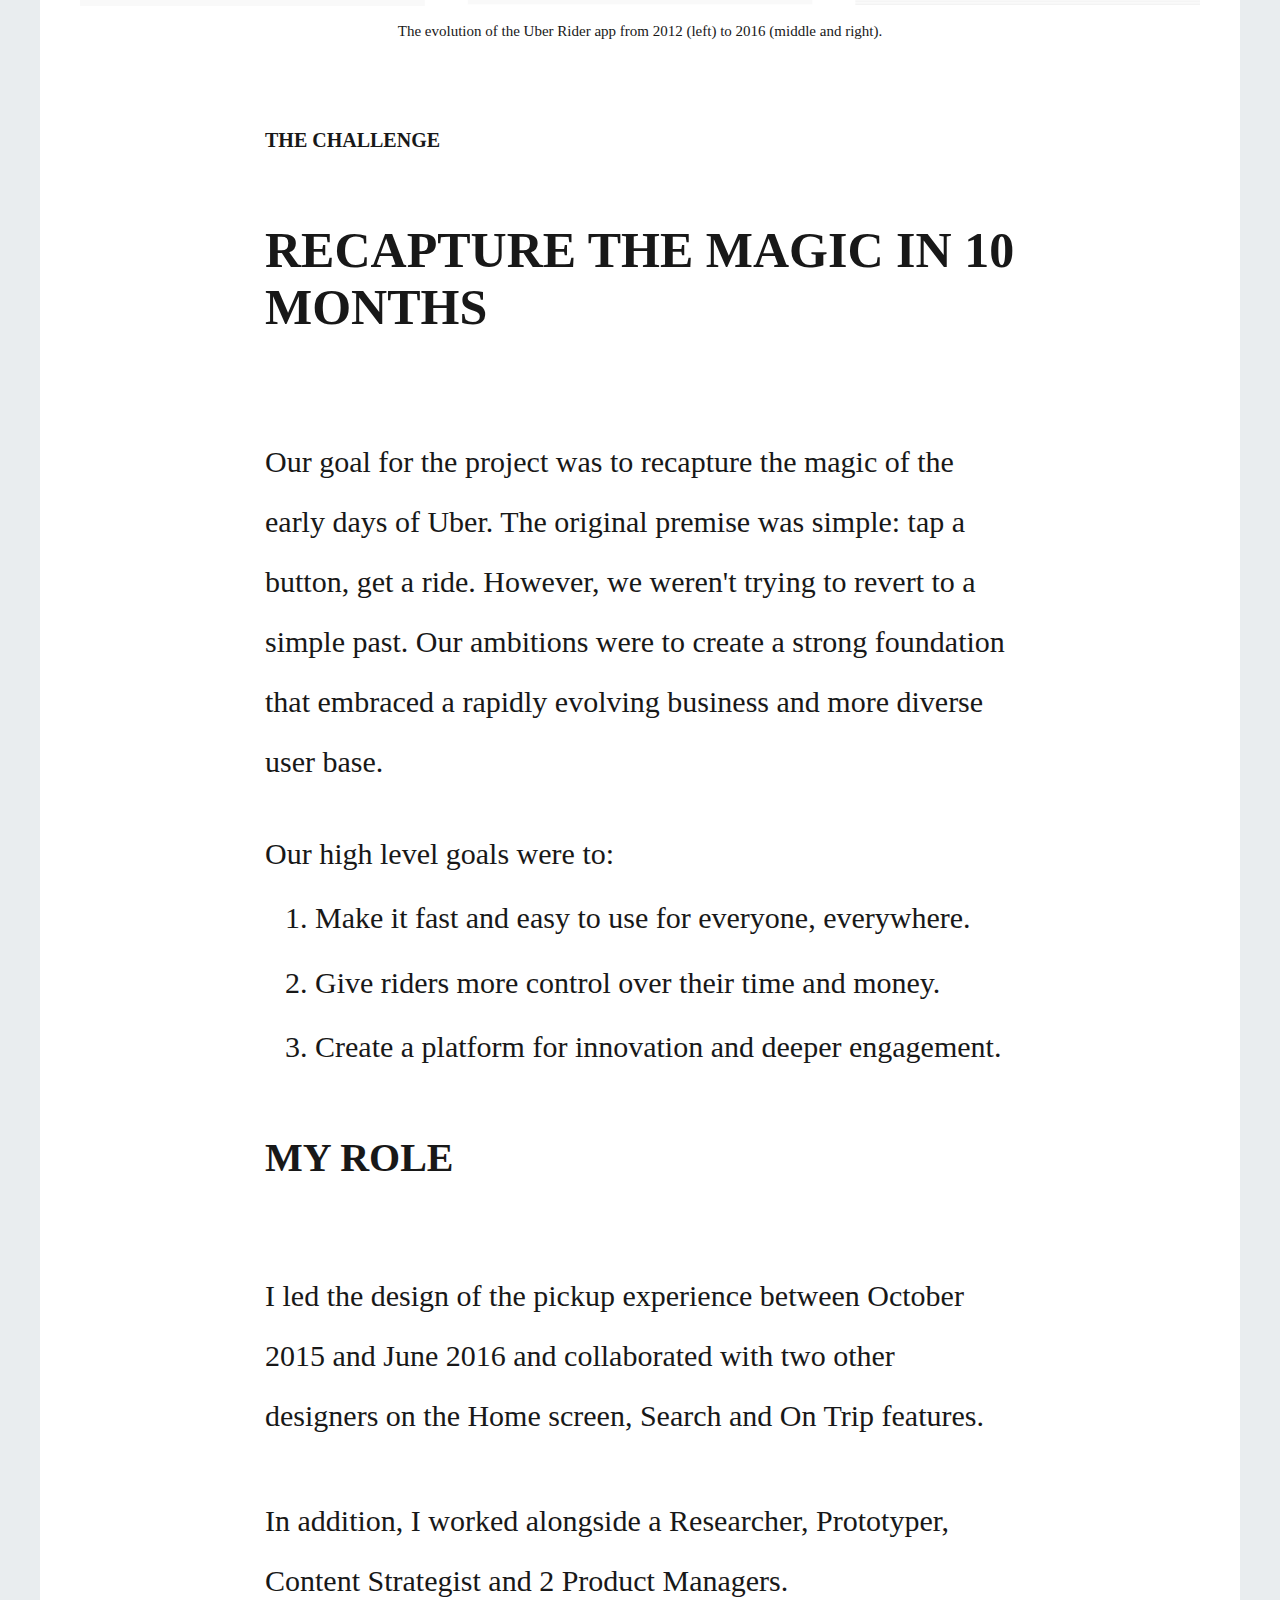
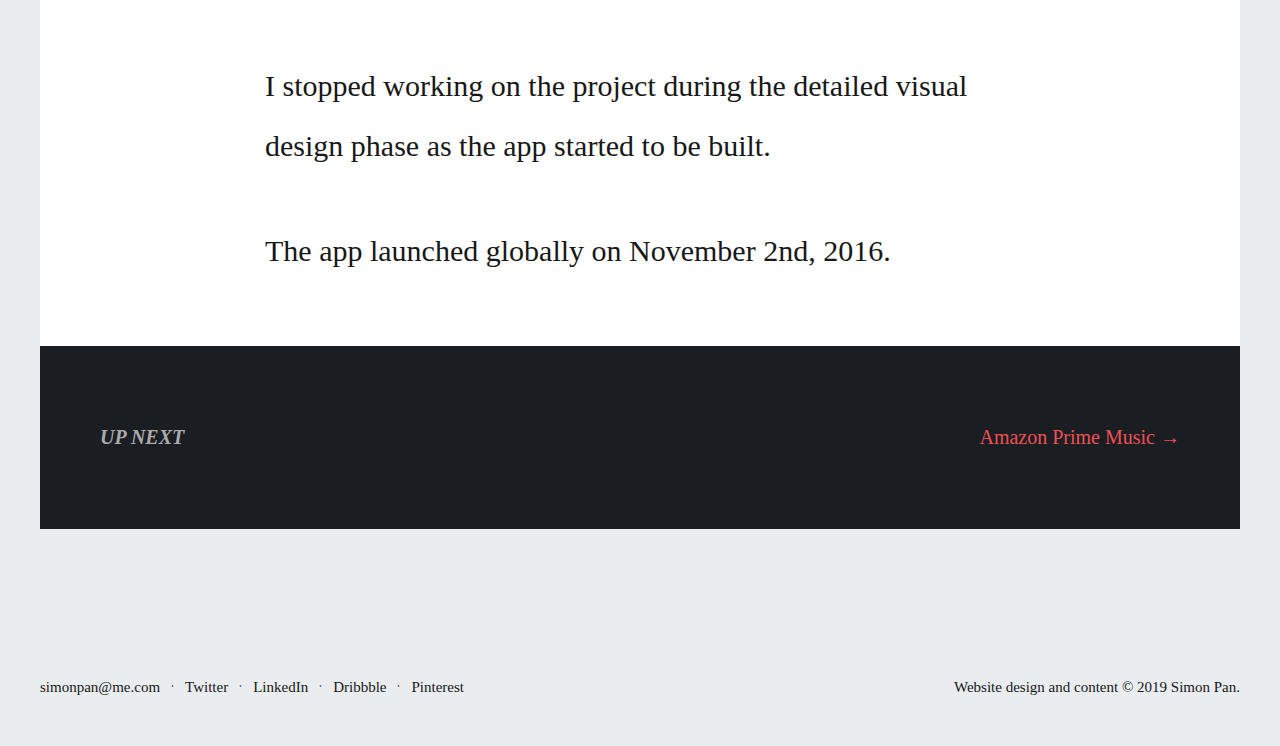
==== commit 531dbd9e: "오타 수정" ====
--- a/uber.html
+++ b/uber.html
@@ -27,7 +27,7 @@
         <p>In 2012, tapping a button to Uber across the city<br>felt magical. By the start of 2016, this magic<br>receded to a slew of disparate features that made the experience slow and complex to use.</p>
         <p>I was part of an ambitious project to redesign the Uber<br>pickup experience for the fastest growing<br>startup in history.</p>
         <p class="comment">To comply with my non-disclosure agreement, I have omitted and obfuscated<br>confidential information in this case study. All information<br>in this case study is<br>my own and does not necessarily reflect the views of Uber.</p>
-        <figure class=""thumbnail>
+        <figure class="thumbnail">
           <img src="portfolio/uber-hero.jpg" alt="">
         </figure>
       </section>
--- a/css/style.css
+++ b/css/style.css
@@ -208,6 +208,12 @@
 	background-color: #fff;
 	padding: 1em 2em;   /* 한글자만큼,두글자만큼 */
 }
+
+.gray{
+	background-color: #999;
+	columns: #000000;
+	padding:2em 12em;
+}
 .dark{
 	background-color: #1a1e23;
 	color: #f3f5f6;
@@ -240,8 +246,11 @@
 	line-height:2;
 }
 .portfolio .small{
-	font-size:1.5rem;
-
+	font-size:2rem;
+
+}
+.portfolio .regular{
+	font-size:2.5rem;
 }
 .portfolio .medium{
 	font-size:4rem;
